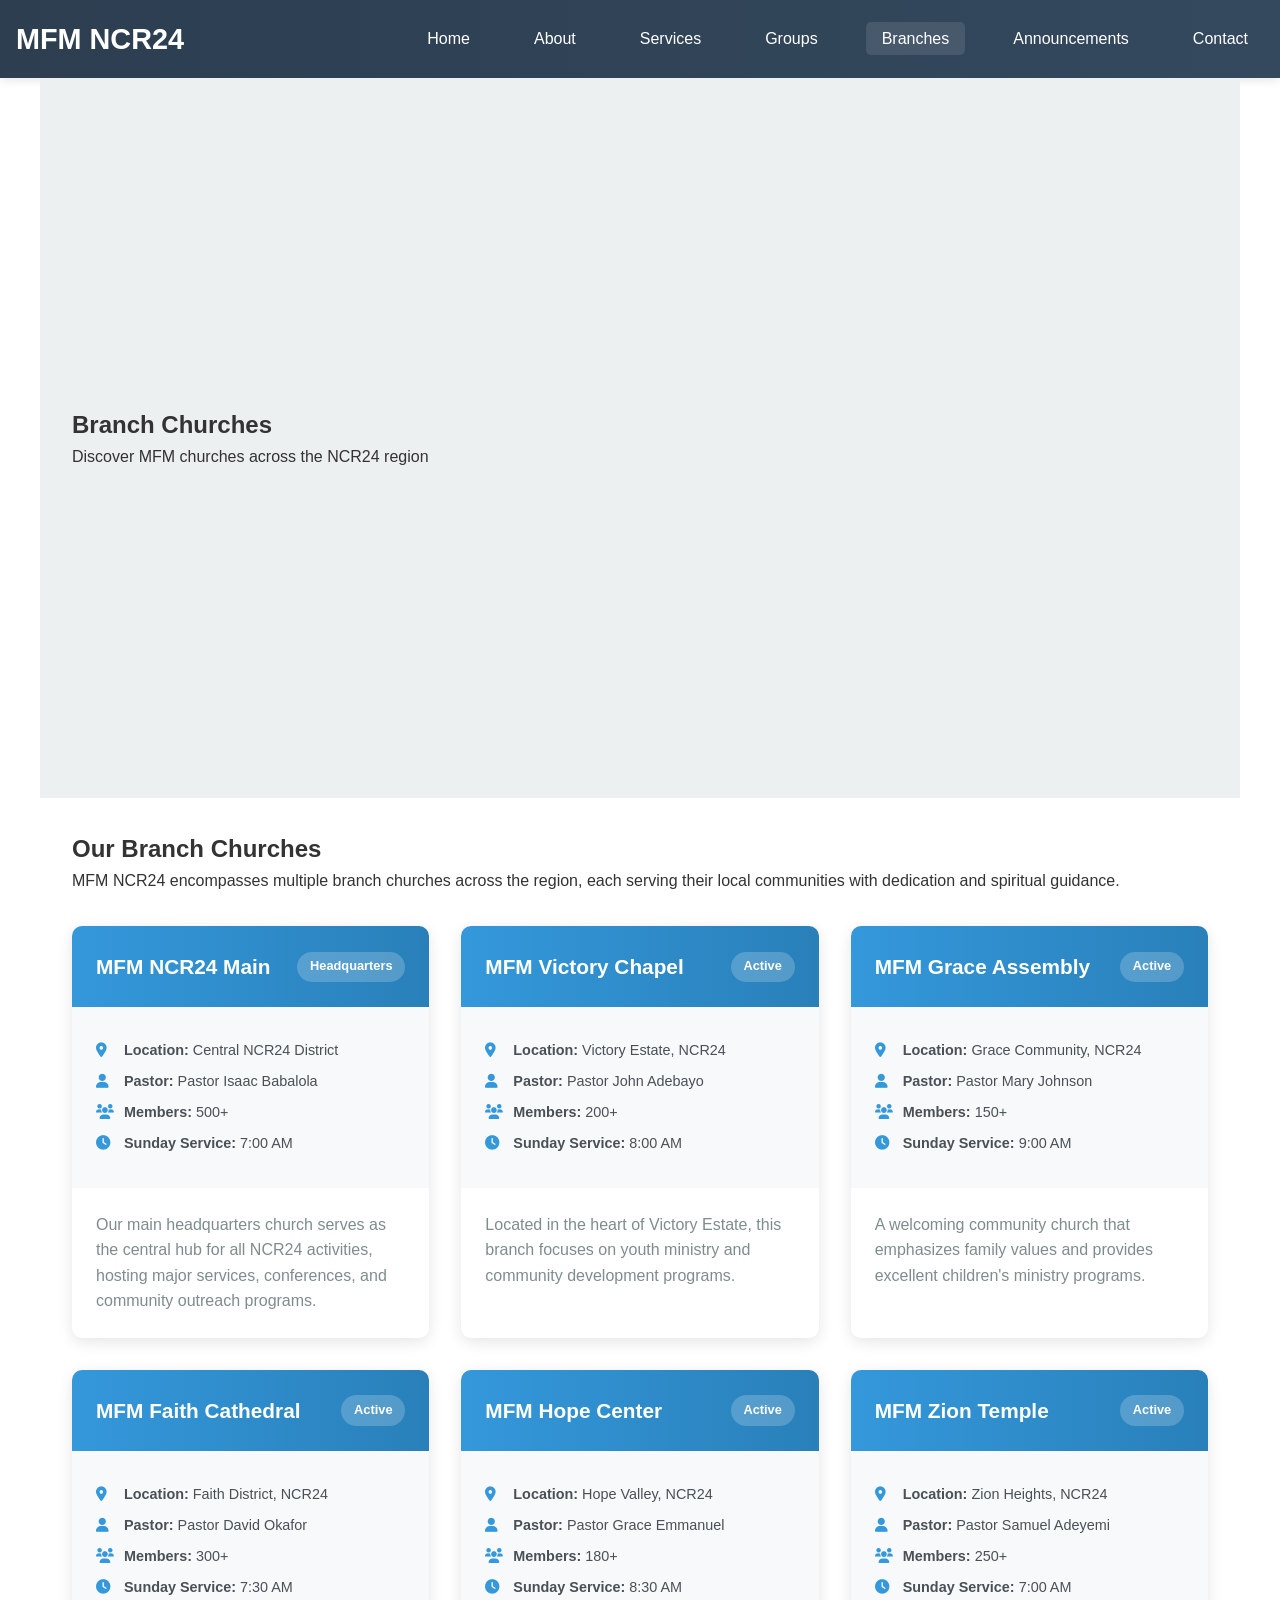
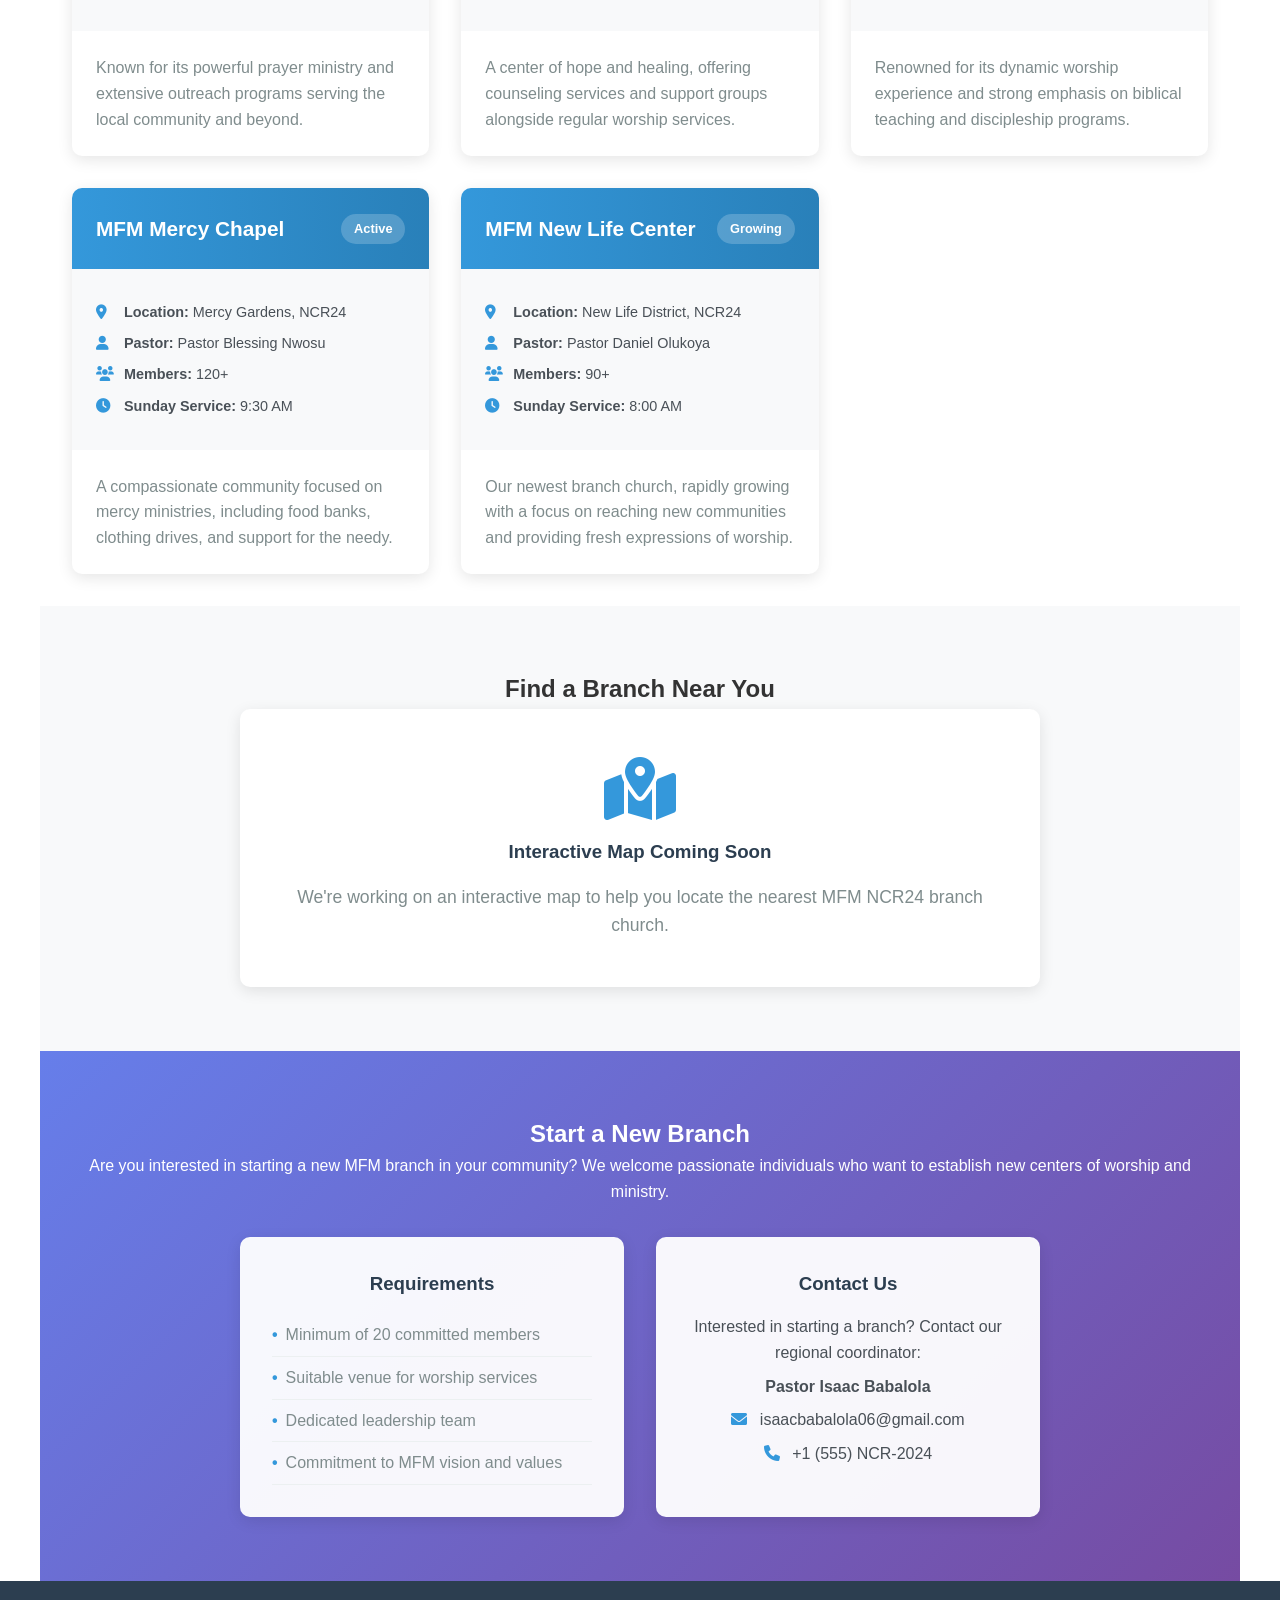
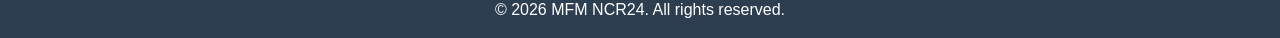
==== branches.html @ 531f8c73 "v1" ====
<!DOCTYPE html>
<html lang="en">
<head>
    <meta charset="UTF-8">
    <meta name="viewport" content="width=device-width, initial-scale=1.0">
    <title>Branch Churches - MFM NCR24</title>
    <link rel="stylesheet" href="../css/styles.css">
    <link rel="stylesheet" href="https://cdnjs.cloudflare.com/ajax/libs/font-awesome/6.0.0/css/all.min.css">
</head>
<body>
    <header>
        <nav>
            <div class="logo">
                <h1>MFM NCR24</h1>
            </div>
            <div class="nav-toggle" id="nav-toggle">
                <i class="fas fa-bars" id="nav-icon"></i>
            </div>
            <ul id="nav-menu">
                <li><a href="../index.html">Home</a></li>
                <li><a href="../index.html#about">About</a></li>
                <li><a href="../index.html#services">Services</a></li>
                <li><a href="groups.html">Groups</a></li>
                <li><a href="branches.html" class="active">Branches</a></li>
                <li><a href="../index.html#announcements">Announcements</a></li>
                <li><a href="../index.html#contact">Contact</a></li>
            </ul>
        </nav>
    </header>

    <section class="hero">
        <div class="hero-content">
            <h2>Branch Churches</h2>
            <p>Discover MFM churches across the NCR24 region</p>
        </div>
    </section>

    <section id="branches">
        <h2>Our Branch Churches</h2>
        <p>MFM NCR24 encompasses multiple branch churches across the region, each serving their local communities with dedication and spiritual guidance.</p>

        <div class="branches-grid">
            <div class="branch-card">
                <div class="branch-header">
                    <h3>MFM NCR24 Main</h3>
                    <span class="branch-status">Headquarters</span>
                </div>
                <div class="branch-info">
                    <p><i class="fas fa-map-marker-alt"></i> <strong>Location:</strong> Central NCR24 District</p>
                    <p><i class="fas fa-user"></i> <strong>Pastor:</strong> Pastor Isaac Babalola</p>
                    <p><i class="fas fa-users"></i> <strong>Members:</strong> 500+</p>
                    <p><i class="fas fa-clock"></i> <strong>Sunday Service:</strong> 7:00 AM</p>
                </div>
                <div class="branch-description">
                    <p>Our main headquarters church serves as the central hub for all NCR24 activities, hosting major services, conferences, and community outreach programs.</p>
                </div>
            </div>

            <div class="branch-card">
                <div class="branch-header">
                    <h3>MFM Victory Chapel</h3>
                    <span class="branch-status">Active</span>
                </div>
                <div class="branch-info">
                    <p><i class="fas fa-map-marker-alt"></i> <strong>Location:</strong> Victory Estate, NCR24</p>
                    <p><i class="fas fa-user"></i> <strong>Pastor:</strong> Pastor John Adebayo</p>
                    <p><i class="fas fa-users"></i> <strong>Members:</strong> 200+</p>
                    <p><i class="fas fa-clock"></i> <strong>Sunday Service:</strong> 8:00 AM</p>
                </div>
                <div class="branch-description">
                    <p>Located in the heart of Victory Estate, this branch focuses on youth ministry and community development programs.</p>
                </div>
            </div>

            <div class="branch-card">
                <div class="branch-header">
                    <h3>MFM Grace Assembly</h3>
                    <span class="branch-status">Active</span>
                </div>
                <div class="branch-info">
                    <p><i class="fas fa-map-marker-alt"></i> <strong>Location:</strong> Grace Community, NCR24</p>
                    <p><i class="fas fa-user"></i> <strong>Pastor:</strong> Pastor Mary Johnson</p>
                    <p><i class="fas fa-users"></i> <strong>Members:</strong> 150+</p>
                    <p><i class="fas fa-clock"></i> <strong>Sunday Service:</strong> 9:00 AM</p>
                </div>
                <div class="branch-description">
                    <p>A welcoming community church that emphasizes family values and provides excellent children's ministry programs.</p>
                </div>
            </div>

            <div class="branch-card">
                <div class="branch-header">
                    <h3>MFM Faith Cathedral</h3>
                    <span class="branch-status">Active</span>
                </div>
                <div class="branch-info">
                    <p><i class="fas fa-map-marker-alt"></i> <strong>Location:</strong> Faith District, NCR24</p>
                    <p><i class="fas fa-user"></i> <strong>Pastor:</strong> Pastor David Okafor</p>
                    <p><i class="fas fa-users"></i> <strong>Members:</strong> 300+</p>
                    <p><i class="fas fa-clock"></i> <strong>Sunday Service:</strong> 7:30 AM</p>
                </div>
                <div class="branch-description">
                    <p>Known for its powerful prayer ministry and extensive outreach programs serving the local community and beyond.</p>
                </div>
            </div>

            <div class="branch-card">
                <div class="branch-header">
                    <h3>MFM Hope Center</h3>
                    <span class="branch-status">Active</span>
                </div>
                <div class="branch-info">
                    <p><i class="fas fa-map-marker-alt"></i> <strong>Location:</strong> Hope Valley, NCR24</p>
                    <p><i class="fas fa-user"></i> <strong>Pastor:</strong> Pastor Grace Emmanuel</p>
                    <p><i class="fas fa-users"></i> <strong>Members:</strong> 180+</p>
                    <p><i class="fas fa-clock"></i> <strong>Sunday Service:</strong> 8:30 AM</p>
                </div>
                <div class="branch-description">
                    <p>A center of hope and healing, offering counseling services and support groups alongside regular worship services.</p>
                </div>
            </div>

            <div class="branch-card">
                <div class="branch-header">
                    <h3>MFM Zion Temple</h3>
                    <span class="branch-status">Active</span>
                </div>
                <div class="branch-info">
                    <p><i class="fas fa-map-marker-alt"></i> <strong>Location:</strong> Zion Heights, NCR24</p>
                    <p><i class="fas fa-user"></i> <strong>Pastor:</strong> Pastor Samuel Adeyemi</p>
                    <p><i class="fas fa-users"></i> <strong>Members:</strong> 250+</p>
                    <p><i class="fas fa-clock"></i> <strong>Sunday Service:</strong> 7:00 AM</p>
                </div>
                <div class="branch-description">
                    <p>Renowned for its dynamic worship experience and strong emphasis on biblical teaching and discipleship programs.</p>
                </div>
            </div>

            <div class="branch-card">
                <div class="branch-header">
                    <h3>MFM Mercy Chapel</h3>
                    <span class="branch-status">Active</span>
                </div>
                <div class="branch-info">
                    <p><i class="fas fa-map-marker-alt"></i> <strong>Location:</strong> Mercy Gardens, NCR24</p>
                    <p><i class="fas fa-user"></i> <strong>Pastor:</strong> Pastor Blessing Nwosu</p>
                    <p><i class="fas fa-users"></i> <strong>Members:</strong> 120+</p>
                    <p><i class="fas fa-clock"></i> <strong>Sunday Service:</strong> 9:30 AM</p>
                </div>
                <div class="branch-description">
                    <p>A compassionate community focused on mercy ministries, including food banks, clothing drives, and support for the needy.</p>
                </div>
            </div>

            <div class="branch-card">
                <div class="branch-header">
                    <h3>MFM New Life Center</h3>
                    <span class="branch-status">Growing</span>
                </div>
                <div class="branch-info">
                    <p><i class="fas fa-map-marker-alt"></i> <strong>Location:</strong> New Life District, NCR24</p>
                    <p><i class="fas fa-user"></i> <strong>Pastor:</strong> Pastor Daniel Olukoya</p>
                    <p><i class="fas fa-users"></i> <strong>Members:</strong> 90+</p>
                    <p><i class="fas fa-clock"></i> <strong>Sunday Service:</strong> 8:00 AM</p>
                </div>
                <div class="branch-description">
                    <p>Our newest branch church, rapidly growing with a focus on reaching new communities and providing fresh expressions of worship.</p>
                </div>
            </div>
        </div>
    </section>

    <section id="branch-map">
        <h2>Find a Branch Near You</h2>
        <div class="map-container">
            <div class="map-placeholder">
                <i class="fas fa-map-marked-alt"></i>
                <h3>Interactive Map Coming Soon</h3>
                <p>We're working on an interactive map to help you locate the nearest MFM NCR24 branch church.</p>
            </div>
        </div>
    </section>

    <section id="start-branch">
        <h2>Start a New Branch</h2>
        <p>Are you interested in starting a new MFM branch in your community? We welcome passionate individuals who want to establish new centers of worship and ministry.</p>
        <div class="start-branch-info">
            <div class="requirement-card">
                <h3>Requirements</h3>
                <ul>
                    <li>Minimum of 20 committed members</li>
                    <li>Suitable venue for worship services</li>
                    <li>Dedicated leadership team</li>
                    <li>Commitment to MFM vision and values</li>
                </ul>
            </div>
            <div class="contact-card">
                <h3>Contact Us</h3>
                <p>Interested in starting a branch? Contact our regional coordinator:</p>
                <p><strong>Pastor Isaac Babalola</strong></p>
                <p><i class="fas fa-envelope"></i> isaacbabalola06@gmail.com</p>
                <p><i class="fas fa-phone"></i> +1 (555) NCR-2024</p>
            </div>
        </div>
    </section>

    <footer>
        <p>&copy; 2026 MFM NCR24. All rights reserved.</p>
    </footer>

    <script src="../js/script.js"></script>
</body>
</html>
---- css/styles.css ----
/* Basic Reset */
* {
    margin: 0;
    padding: 0;
    box-sizing: border-box;
}

body {
    font-family: Arial, sans-serif;
    line-height: 1.6;
    color: #333;
}

header {
    background: #2c3e50;
    color: #fff;
    padding: 1rem;
}

nav {
    display: flex;
    justify-content: space-between;
    align-items: center;
    position: relative;
}

.logo h1 {
    font-size: 1.5rem;
}

.nav-toggle {
    display: none;
    cursor: pointer;
    font-size: 1.5rem;
    color: #fff;
}

#nav-icon {
    transition: transform 0.3s;
}

#nav-menu {
    list-style: none;
    display: flex;
    margin: 0;
    padding: 0;
}

#nav-menu li {
    margin-left: 2rem;
}

#nav-menu a {
    color: #fff;
    text-decoration: none;
    transition: color 0.3s;
}

#nav-menu a:hover {
    color: #e74c3c;
}

.hero {
    display: flex;
    height: 80vh;
    background: #ecf0f1;
    align-items: center;
    padding: 2rem;
}

.hero-content {
    flex: 1;
}

.hero-image {
    flex: 1;
    text-align: center;
}

.hero img {
    max-width: 100%;
    height: auto;
}

.btn {
    background: #e74c3c;
    color: #fff;
    padding: 0.5rem 1rem;
    border: none;
    cursor: pointer;
    border-radius: 5px;
}

.btn:hover {
    background: #c0392b;
}

section {
    padding: 2rem;
    max-width: 1200px;
    margin: 0 auto;
}

.services-grid {
    display: grid;
    grid-template-columns: repeat(auto-fit, minmax(250px, 1fr));
    gap: 1rem;
}

.service {
    background: #f4f4f4;
    padding: 1rem;
    border-radius: 5px;
}

.announcement {
    background: #f9f9f9;
    padding: 1rem;
    margin-bottom: 1rem;
    border-left: 5px solid #e74c3c;
}

#contact-form {
    display: flex;
    flex-direction: column;
    max-width: 500px;
}

#contact-form input, #contact-form textarea {
    margin-bottom: 1rem;
    padding: 0.5rem;
    border: 1px solid #ccc;
    border-radius: 5px;
}

footer {
    background: #2c3e50;
    color: #fff;
    text-align: center;
    padding: 1rem;
}

/* Interactive Elements */
.carousel {
    position: relative;
    overflow: hidden;
}

.carousel img {
    width: 100%;
    display: none;
}

.carousel img.active {
    display: block;
}

.carousel button {
    position: absolute;
    top: 50%;
    transform: translateY(-50%);
    background: rgba(0,0,0,0.5);
    color: #fff;
    border: none;
    padding: 1rem;
    cursor: pointer;
}

.carousel .prev {
    left: 0;
}

/* Admin Styles */
#admin {
    background: linear-gradient(135deg, #667eea 0%, #764ba2 100%);
    min-height: 100vh;
    padding: 2rem 0;
}

#admin h2 {
    text-align: center;
    color: #fff;
    font-size: 2.5rem;
    margin-bottom: 2rem;
    text-shadow: 2px 2px 4px rgba(0,0,0,0.3);
}

#login, #dashboard {
    max-width: 600px;
    margin: 0 auto;
    background: rgba(255, 255, 255, 0.95);
    border-radius: 15px;
    box-shadow: 0 10px 30px rgba(0,0,0,0.2);
    padding: 2rem;
    backdrop-filter: blur(10px);
}

#login h3, #dashboard h3 {
    color: #333;
    margin-bottom: 1.5rem;
    font-size: 1.8rem;
    text-align: center;
}

#login-form, #announcement-form {
    display: flex;
    flex-direction: column;
}

#login-form input, #announcement-form input, #announcement-form textarea {
    padding: 1rem;
    margin-bottom: 1rem;
    border: 2px solid #ddd;
    border-radius: 8px;
    font-size: 1rem;
    transition: border-color 0.3s, box-shadow 0.3s;
}

#login-form input:focus, #announcement-form input:focus, #announcement-form textarea:focus {
    outline: none;
    border-color: #667eea;
    box-shadow: 0 0 10px rgba(102, 126, 234, 0.3);
}

#announcement-form textarea {
    resize: vertical;
    min-height: 100px;
}

.btn {
    background: linear-gradient(45deg, #667eea, #764ba2);
    color: #fff;
    padding: 0.75rem 1.5rem;
    border: none;
    cursor: pointer;
    border-radius: 8px;
    font-size: 1rem;
    font-weight: bold;
    transition: transform 0.2s, box-shadow 0.2s;
    margin-top: 0.5rem;
}

.btn:hover {
    transform: translateY(-2px);
    box-shadow: 0 5px 15px rgba(102, 126, 234, 0.4);
}

#admin-announcements-list {
    margin-top: 2rem;
}

.admin-announcement {
    background: #f8f9fa;
    border: 1px solid #e9ecef;
    border-radius: 8px;
    padding: 1rem;
    margin-bottom: 1rem;
    position: relative;
    transition: box-shadow 0.3s;
}

.admin-announcement:hover {
    box-shadow: 0 4px 12px rgba(0,0,0,0.1);
}

.admin-announcement h4 {
    color: #495057;
    margin-bottom: 0.5rem;
}

.admin-announcement p {
    color: #6c757d;
    margin-bottom: 1rem;
}

.delete-btn {
    background: #dc3545;
    color: #fff;
    border: none;
    padding: 0.5rem 1rem;
    border-radius: 5px;
    cursor: pointer;
    font-size: 0.9rem;
    position: absolute;
    top: 1rem;
    right: 1rem;
    transition: background 0.3s;
}

.delete-btn:hover {
    background: #c82333;
}

/* Admin Header */
header {
    background: linear-gradient(90deg, #2c3e50, #34495e);
    color: #fff;
    padding: 1rem;
    box-shadow: 0 2px 10px rgba(0,0,0,0.1);
}

/* Groups Page Styles */
.groups-grid {
    display: grid;
    grid-template-columns: repeat(auto-fit, minmax(300px, 1fr));
    gap: 2rem;
    margin-top: 2rem;
}

.group-card {
    background: #fff;
    border-radius: 10px;
    box-shadow: 0 4px 15px rgba(0,0,0,0.1);
    padding: 2rem;
    text-align: center;
    transition: transform 0.3s, box-shadow 0.3s;
}

.group-card:hover {
    transform: translateY(-5px);
    box-shadow: 0 8px 25px rgba(0,0,0,0.15);
}

.group-icon {
    font-size: 3rem;
    color: #3498db;
    margin-bottom: 1rem;
}

.group-card h3 {
    color: #2c3e50;
    margin-bottom: 1rem;
}

.group-card p {
    color: #7f8c8d;
    margin-bottom: 1.5rem;
    line-height: 1.6;
}

.group-details {
    background: #f8f9fa;
    padding: 1rem;
    border-radius: 8px;
    text-align: left;
}

.group-details p {
    margin: 0.5rem 0;
    color: #495057;
    font-size: 0.9rem;
}

.group-details strong {
    color: #2c3e50;
}

/* Join Groups Section */
#join-groups {
    background: #f8f9fa;
    padding: 4rem 2rem;
    text-align: center;
}

.join-options {
    display: grid;
    grid-template-columns: repeat(auto-fit, minmax(300px, 1fr));
    gap: 2rem;
    margin-top: 2rem;
    max-width: 800px;
    margin-left: auto;
    margin-right: auto;
}

.join-card {
    background: #fff;
    padding: 2rem;
    border-radius: 10px;
    box-shadow: 0 4px 15px rgba(0,0,0,0.1);
}

.join-card h3 {
    color: #2c3e50;
    margin-bottom: 1rem;
}

.join-card ul {
    list-style: none;
    padding: 0;
    text-align: left;
}

.join-card li {
    padding: 0.5rem 0;
    border-bottom: 1px solid #ecf0f1;
    color: #7f8c8d;
}

.join-card li:before {
    content: "✓";
    color: #27ae60;
    font-weight: bold;
    margin-right: 0.5rem;
}

/* Branches Page Styles */
.branches-grid {
    display: grid;
    grid-template-columns: repeat(auto-fit, minmax(350px, 1fr));
    gap: 2rem;
    margin-top: 2rem;
}

.branch-card {
    background: #fff;
    border-radius: 10px;
    box-shadow: 0 4px 15px rgba(0,0,0,0.1);
    overflow: hidden;
    transition: transform 0.3s, box-shadow 0.3s;
}

.branch-card:hover {
    transform: translateY(-5px);
    box-shadow: 0 8px 25px rgba(0,0,0,0.15);
}

.branch-header {
    background: linear-gradient(90deg, #3498db, #2980b9);
    color: #fff;
    padding: 1.5rem;
    display: flex;
    justify-content: space-between;
    align-items: center;
}

.branch-header h3 {
    margin: 0;
    font-size: 1.3rem;
}

.branch-status {
    background: rgba(255,255,255,0.2);
    padding: 0.3rem 0.8rem;
    border-radius: 20px;
    font-size: 0.8rem;
    font-weight: bold;
}

.branch-status.Headquarters {
    background: #e74c3c;
}

.branch-status.Growing {
    background: #f39c12;
}

.branch-info {
    padding: 1.5rem;
    background: #f8f9fa;
}

.branch-info p {
    margin: 0.5rem 0;
    color: #495057;
    font-size: 0.9rem;
}

.branch-info i {
    color: #3498db;
    margin-right: 0.5rem;
    width: 16px;
}

.branch-description {
    padding: 1.5rem;
}

.branch-description p {
    color: #7f8c8d;
    line-height: 1.6;
    margin: 0;
}

/* Branch Map Section */
#branch-map {
    background: #f8f9fa;
    padding: 4rem 2rem;
    text-align: center;
}

.map-container {
    max-width: 800px;
    margin: 0 auto;
}

.map-placeholder {
    background: #fff;
    border-radius: 10px;
    padding: 3rem;
    box-shadow: 0 4px 15px rgba(0,0,0,0.1);
}

.map-placeholder i {
    font-size: 4rem;
    color: #3498db;
    margin-bottom: 1rem;
}

.map-placeholder h3 {
    color: #2c3e50;
    margin-bottom: 1rem;
}

.map-placeholder p {
    color: #7f8c8d;
    font-size: 1.1rem;
}

/* Start Branch Section */
#start-branch {
    padding: 4rem 2rem;
    text-align: center;
    background: linear-gradient(135deg, #667eea 0%, #764ba2 100%);
    color: #fff;
}

.start-branch-info {
    display: grid;
    grid-template-columns: repeat(auto-fit, minmax(300px, 1fr));
    gap: 2rem;
    margin-top: 2rem;
    max-width: 800px;
    margin-left: auto;
    margin-right: auto;
}

.requirement-card, .contact-card {
    background: rgba(255, 255, 255, 0.95);
    padding: 2rem;
    border-radius: 10px;
    box-shadow: 0 4px 15px rgba(0,0,0,0.1);
    color: #333;
}

.requirement-card h3, .contact-card h3 {
    color: #2c3e50;
    margin-bottom: 1rem;
}

.requirement-card ul {
    list-style: none;
    padding: 0;
    text-align: left;
}

.requirement-card li {
    padding: 0.5rem 0;
    border-bottom: 1px solid #ecf0f1;
    color: #7f8c8d;
}

.requirement-card li:before {
    content: "•";
    color: #3498db;
    font-weight: bold;
    margin-right: 0.5rem;
}

.contact-card p {
    margin: 0.5rem 0;
    color: #495057;
}

.contact-card i {
    color: #3498db;
    margin-right: 0.5rem;
}

/* Active Navigation Link */
#nav-menu .active {
    background: rgba(255,255,255,0.1);
    border-radius: 5px;
}

/* Responsive Design for Groups and Branches */
@media (max-width: 768px) {
    .groups-grid, .branches-grid, .join-options, .start-branch-info {
        grid-template-columns: 1fr;
        gap: 1.5rem;
    }

    .group-card, .branch-card, .join-card, .requirement-card, .contact-card {
        padding: 1.5rem;
    }

    .branch-header {
        flex-direction: column;
        text-align: center;
        gap: 0.5rem;
    }

    .map-placeholder {
        padding: 2rem;
    }

    .map-placeholder i {
        font-size: 3rem;
    }
}

header nav .logo h1 {
    font-size: 1.8rem;
    font-weight: bold;
}

header nav ul li a {
    font-weight: 500;
    padding: 0.5rem 1rem;
    border-radius: 5px;
    transition: background 0.3s;
}

header nav ul li a:hover {
    background: rgba(255, 255, 255, 0.1);
}

/* Responsive Styles */
@media (max-width: 768px) {
    .nav-toggle {
        display: block;
    }

    #nav-menu {
        display: none;
        position: absolute;
        top: 100%;
        left: 0;
        width: 100%;
        background: #2c3e50;
        flex-direction: column;
        padding: 1rem 0;
        box-shadow: 0 2px 10px rgba(0,0,0,0.1);
    }

    #nav-menu.active {
        display: flex;
    }

    #nav-menu li {
        margin: 0;
        text-align: center;
    }

    #nav-menu li a {
        display: block;
        padding: 1rem;
        border-bottom: 1px solid rgba(255,255,255,0.1);
    }

    #nav-menu li:last-child a {
        border-bottom: none;
    }

    .hero {
        flex-direction: column;
        text-align: center;
        height: auto;
        padding: 2rem 1rem;
    }

    .hero-content, .hero-image {
        flex: none;
    }

    section {
        padding: 1rem;
    }
}

/* Responsive Admin Styles */
@media (max-width: 768px) {
    #admin {
        padding: 1rem 0;
    }

    #admin h2 {
        font-size: 2rem;
    }

    #login, #dashboard {
        padding: 1.5rem;
        margin: 0 1rem;
    }

    #login h3, #dashboard h3 {
        font-size: 1.5rem;
    }

    .admin-announcement {
        padding: 0.75rem;
    }

    .delete-btn {
        position: static;
        margin-top: 0.5rem;
        width: 100%;
    }
}
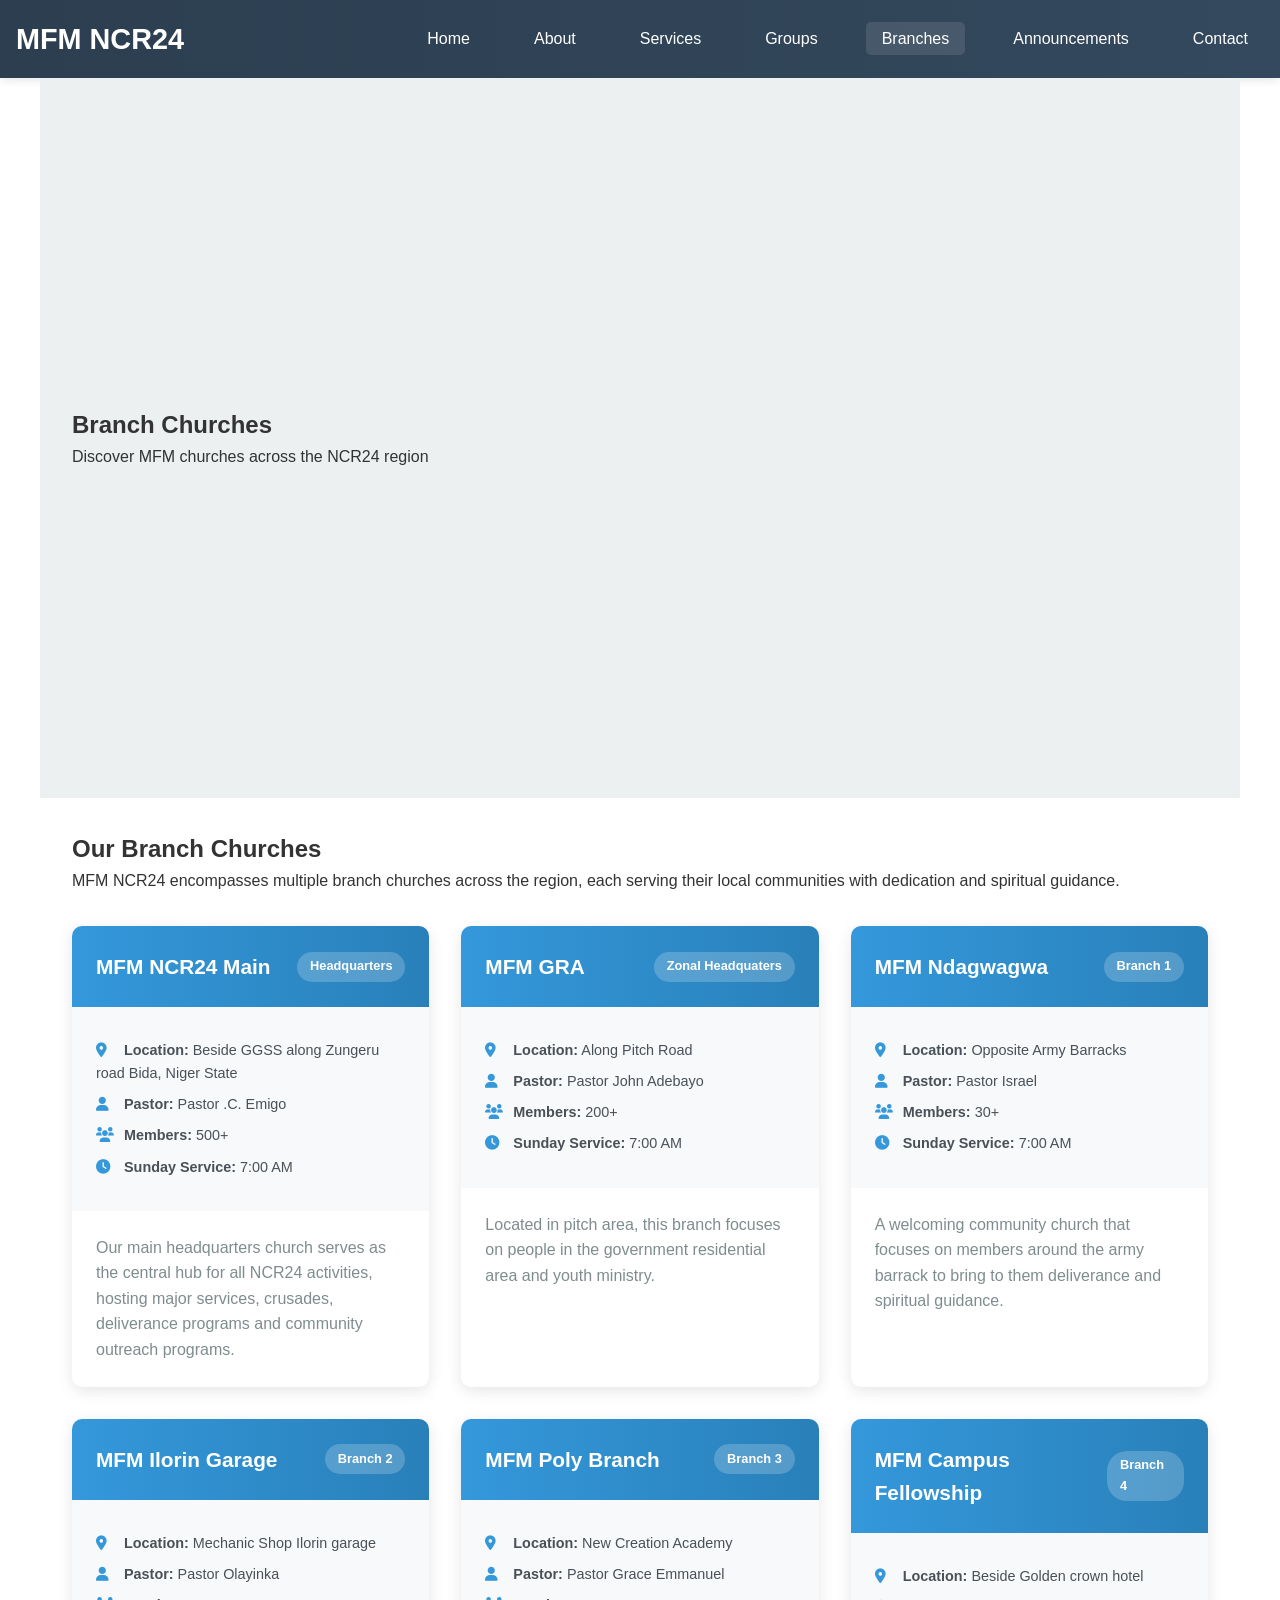
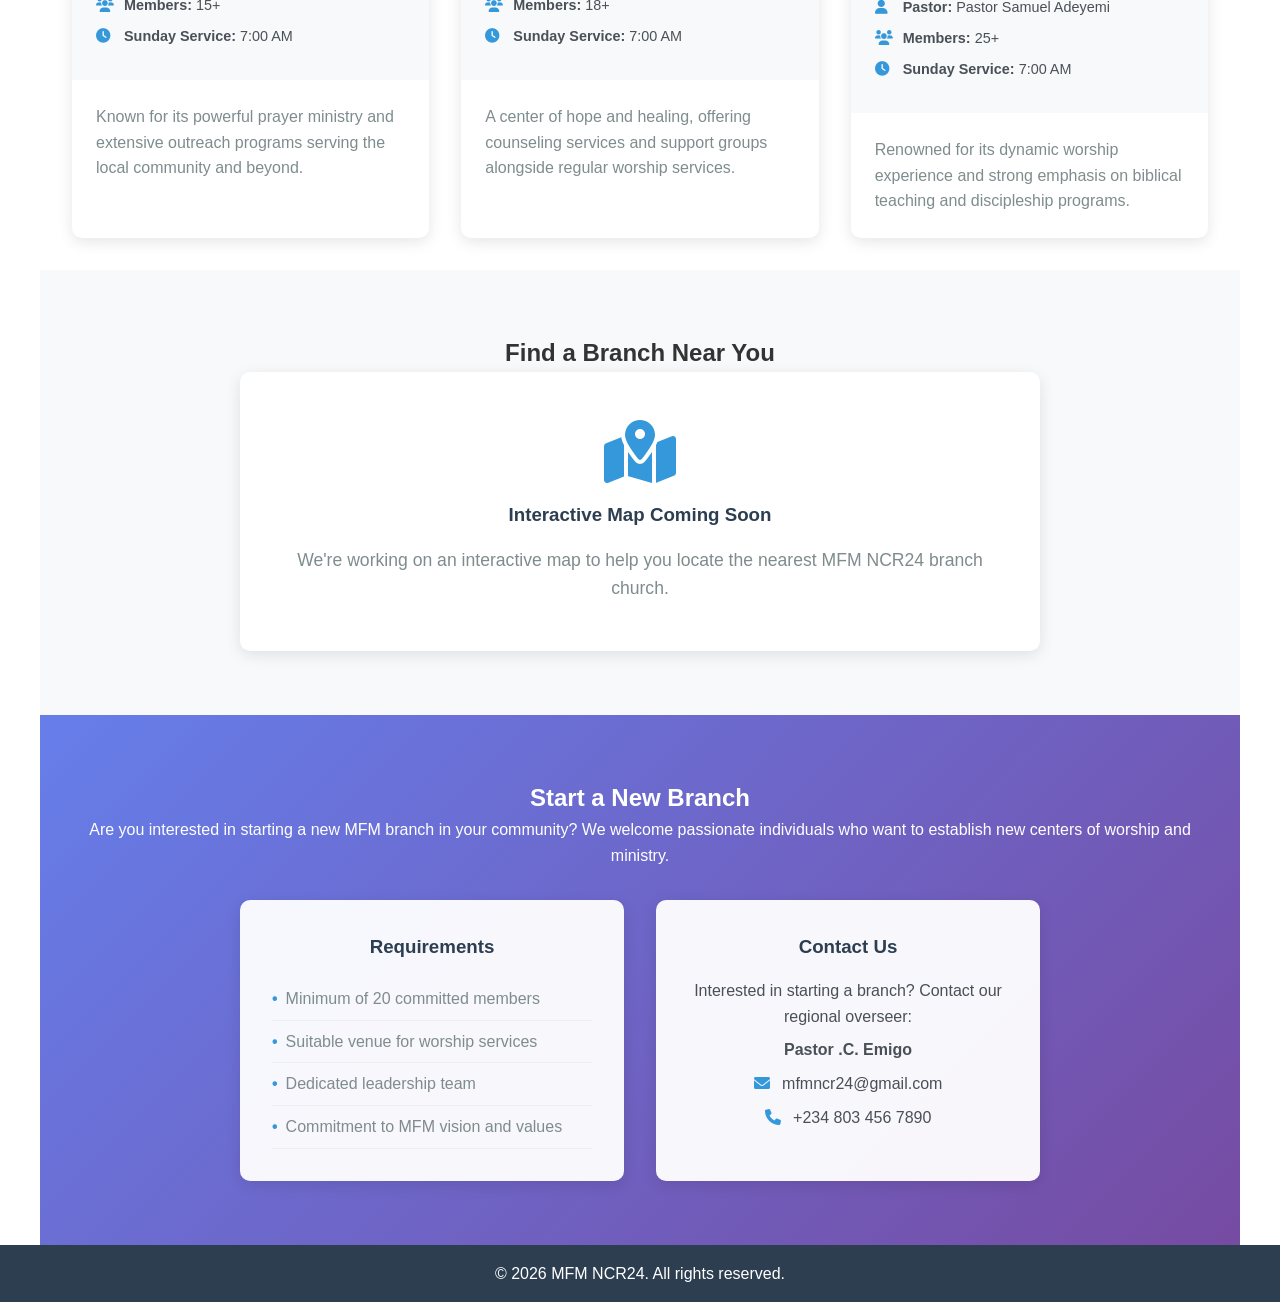
==== commit 57d4d7a2: "change admin password" ====
--- a/branches.html
+++ b/branches.html
@@ -46,58 +46,58 @@
                     <span class="branch-status">Headquarters</span>
                 </div>
                 <div class="branch-info">
-                    <p><i class="fas fa-map-marker-alt"></i> <strong>Location:</strong> Central NCR24 District</p>
-                    <p><i class="fas fa-user"></i> <strong>Pastor:</strong> Pastor Isaac Babalola</p>
+                    <p><i class="fas fa-map-marker-alt"></i> <strong>Location:</strong> Beside GGSS along Zungeru road Bida, Niger State</p>
+                    <p><i class="fas fa-user"></i> <strong>Pastor:</strong> Pastor .C. Emigo</p>
                     <p><i class="fas fa-users"></i> <strong>Members:</strong> 500+</p>
                     <p><i class="fas fa-clock"></i> <strong>Sunday Service:</strong> 7:00 AM</p>
                 </div>
                 <div class="branch-description">
-                    <p>Our main headquarters church serves as the central hub for all NCR24 activities, hosting major services, conferences, and community outreach programs.</p>
+                    <p>Our main headquarters church serves as the central hub for all NCR24 activities, hosting major services, crusades, deliverance programs and community outreach programs.</p>
                 </div>
             </div>
 
             <div class="branch-card">
                 <div class="branch-header">
-                    <h3>MFM Victory Chapel</h3>
-                    <span class="branch-status">Active</span>
+                    <h3>MFM GRA</h3>
+                    <span class="branch-status">Zonal Headquaters</span>
                 </div>
                 <div class="branch-info">
-                    <p><i class="fas fa-map-marker-alt"></i> <strong>Location:</strong> Victory Estate, NCR24</p>
+                    <p><i class="fas fa-map-marker-alt"></i> <strong>Location:</strong> Along Pitch Road</p>
                     <p><i class="fas fa-user"></i> <strong>Pastor:</strong> Pastor John Adebayo</p>
                     <p><i class="fas fa-users"></i> <strong>Members:</strong> 200+</p>
-                    <p><i class="fas fa-clock"></i> <strong>Sunday Service:</strong> 8:00 AM</p>
+                    <p><i class="fas fa-clock"></i> <strong>Sunday Service:</strong> 7:00 AM</p>
                 </div>
                 <div class="branch-description">
-                    <p>Located in the heart of Victory Estate, this branch focuses on youth ministry and community development programs.</p>
+                    <p>Located in pitch area, this branch focuses on people in the government residential area and youth ministry.</p>
                 </div>
             </div>
 
             <div class="branch-card">
                 <div class="branch-header">
-                    <h3>MFM Grace Assembly</h3>
-                    <span class="branch-status">Active</span>
+                    <h3>MFM Ndagwagwa</h3>
+                    <span class="branch-status">Branch 1</span>
                 </div>
                 <div class="branch-info">
-                    <p><i class="fas fa-map-marker-alt"></i> <strong>Location:</strong> Grace Community, NCR24</p>
-                    <p><i class="fas fa-user"></i> <strong>Pastor:</strong> Pastor Mary Johnson</p>
-                    <p><i class="fas fa-users"></i> <strong>Members:</strong> 150+</p>
-                    <p><i class="fas fa-clock"></i> <strong>Sunday Service:</strong> 9:00 AM</p>
+                    <p><i class="fas fa-map-marker-alt"></i> <strong>Location:</strong> Opposite Army Barracks</p>
+                    <p><i class="fas fa-user"></i> <strong>Pastor:</strong> Pastor Israel</p>
+                    <p><i class="fas fa-users"></i> <strong>Members:</strong> 30+</p>
+                    <p><i class="fas fa-clock"></i> <strong>Sunday Service:</strong> 7:00 AM</p>
                 </div>
                 <div class="branch-description">
-                    <p>A welcoming community church that emphasizes family values and provides excellent children's ministry programs.</p>
+                    <p>A welcoming community church that focuses on members around the army barrack to bring to them deliverance and spiritual guidance.</p>
                 </div>
             </div>
 
             <div class="branch-card">
                 <div class="branch-header">
-                    <h3>MFM Faith Cathedral</h3>
-                    <span class="branch-status">Active</span>
+                    <h3>MFM Ilorin Garage</h3>
+                    <span class="branch-status">Branch 2</span>
                 </div>
                 <div class="branch-info">
-                    <p><i class="fas fa-map-marker-alt"></i> <strong>Location:</strong> Faith District, NCR24</p>
-                    <p><i class="fas fa-user"></i> <strong>Pastor:</strong> Pastor David Okafor</p>
-                    <p><i class="fas fa-users"></i> <strong>Members:</strong> 300+</p>
-                    <p><i class="fas fa-clock"></i> <strong>Sunday Service:</strong> 7:30 AM</p>
+                    <p><i class="fas fa-map-marker-alt"></i> <strong>Location:</strong> Mechanic Shop Ilorin garage</p>
+                    <p><i class="fas fa-user"></i> <strong>Pastor:</strong> Pastor Olayinka</p>
+                    <p><i class="fas fa-users"></i> <strong>Members:</strong> 15+</p>
+                    <p><i class="fas fa-clock"></i> <strong>Sunday Service:</strong> 7:00 AM</p>
                 </div>
                 <div class="branch-description">
                     <p>Known for its powerful prayer ministry and extensive outreach programs serving the local community and beyond.</p>
@@ -106,14 +106,14 @@
 
             <div class="branch-card">
                 <div class="branch-header">
-                    <h3>MFM Hope Center</h3>
-                    <span class="branch-status">Active</span>
+                    <h3>MFM Poly Branch</h3>
+                    <span class="branch-status">Branch 3</span>
                 </div>
                 <div class="branch-info">
-                    <p><i class="fas fa-map-marker-alt"></i> <strong>Location:</strong> Hope Valley, NCR24</p>
+                    <p><i class="fas fa-map-marker-alt"></i> <strong>Location:</strong> New Creation Academy</p>
                     <p><i class="fas fa-user"></i> <strong>Pastor:</strong> Pastor Grace Emmanuel</p>
-                    <p><i class="fas fa-users"></i> <strong>Members:</strong> 180+</p>
-                    <p><i class="fas fa-clock"></i> <strong>Sunday Service:</strong> 8:30 AM</p>
+                    <p><i class="fas fa-users"></i> <strong>Members:</strong> 18+</p>
+                    <p><i class="fas fa-clock"></i> <strong>Sunday Service:</strong> 7:00 AM</p>
                 </div>
                 <div class="branch-description">
                     <p>A center of hope and healing, offering counseling services and support groups alongside regular worship services.</p>
@@ -122,49 +122,17 @@
 
             <div class="branch-card">
                 <div class="branch-header">
-                    <h3>MFM Zion Temple</h3>
-                    <span class="branch-status">Active</span>
+                    <h3>MFM Campus Fellowship</h3>
+                    <span class="branch-status">Branch 4</span>
                 </div>
                 <div class="branch-info">
-                    <p><i class="fas fa-map-marker-alt"></i> <strong>Location:</strong> Zion Heights, NCR24</p>
+                    <p><i class="fas fa-map-marker-alt"></i> <strong>Location:</strong> Beside Golden crown hotel</p>
                     <p><i class="fas fa-user"></i> <strong>Pastor:</strong> Pastor Samuel Adeyemi</p>
-                    <p><i class="fas fa-users"></i> <strong>Members:</strong> 250+</p>
+                    <p><i class="fas fa-users"></i> <strong>Members:</strong> 25+</p>
                     <p><i class="fas fa-clock"></i> <strong>Sunday Service:</strong> 7:00 AM</p>
                 </div>
                 <div class="branch-description">
                     <p>Renowned for its dynamic worship experience and strong emphasis on biblical teaching and discipleship programs.</p>
-                </div>
-            </div>
-
-            <div class="branch-card">
-                <div class="branch-header">
-                    <h3>MFM Mercy Chapel</h3>
-                    <span class="branch-status">Active</span>
-                </div>
-                <div class="branch-info">
-                    <p><i class="fas fa-map-marker-alt"></i> <strong>Location:</strong> Mercy Gardens, NCR24</p>
-                    <p><i class="fas fa-user"></i> <strong>Pastor:</strong> Pastor Blessing Nwosu</p>
-                    <p><i class="fas fa-users"></i> <strong>Members:</strong> 120+</p>
-                    <p><i class="fas fa-clock"></i> <strong>Sunday Service:</strong> 9:30 AM</p>
-                </div>
-                <div class="branch-description">
-                    <p>A compassionate community focused on mercy ministries, including food banks, clothing drives, and support for the needy.</p>
-                </div>
-            </div>
-
-            <div class="branch-card">
-                <div class="branch-header">
-                    <h3>MFM New Life Center</h3>
-                    <span class="branch-status">Growing</span>
-                </div>
-                <div class="branch-info">
-                    <p><i class="fas fa-map-marker-alt"></i> <strong>Location:</strong> New Life District, NCR24</p>
-                    <p><i class="fas fa-user"></i> <strong>Pastor:</strong> Pastor Daniel Olukoya</p>
-                    <p><i class="fas fa-users"></i> <strong>Members:</strong> 90+</p>
-                    <p><i class="fas fa-clock"></i> <strong>Sunday Service:</strong> 8:00 AM</p>
-                </div>
-                <div class="branch-description">
-                    <p>Our newest branch church, rapidly growing with a focus on reaching new communities and providing fresh expressions of worship.</p>
                 </div>
             </div>
         </div>
@@ -196,10 +164,10 @@
             </div>
             <div class="contact-card">
                 <h3>Contact Us</h3>
-                <p>Interested in starting a branch? Contact our regional coordinator:</p>
-                <p><strong>Pastor Isaac Babalola</strong></p>
-                <p><i class="fas fa-envelope"></i> isaacbabalola06@gmail.com</p>
-                <p><i class="fas fa-phone"></i> +1 (555) NCR-2024</p>
+                <p>Interested in starting a branch? Contact our regional overseer:</p>
+                <p><strong>Pastor .C. Emigo</strong></p>
+                <p><i class="fas fa-envelope"></i> mfmncr24@gmail.com</p>
+                <p><i class="fas fa-phone"></i> +234 803 456 7890</p>
             </div>
         </div>
     </section>
